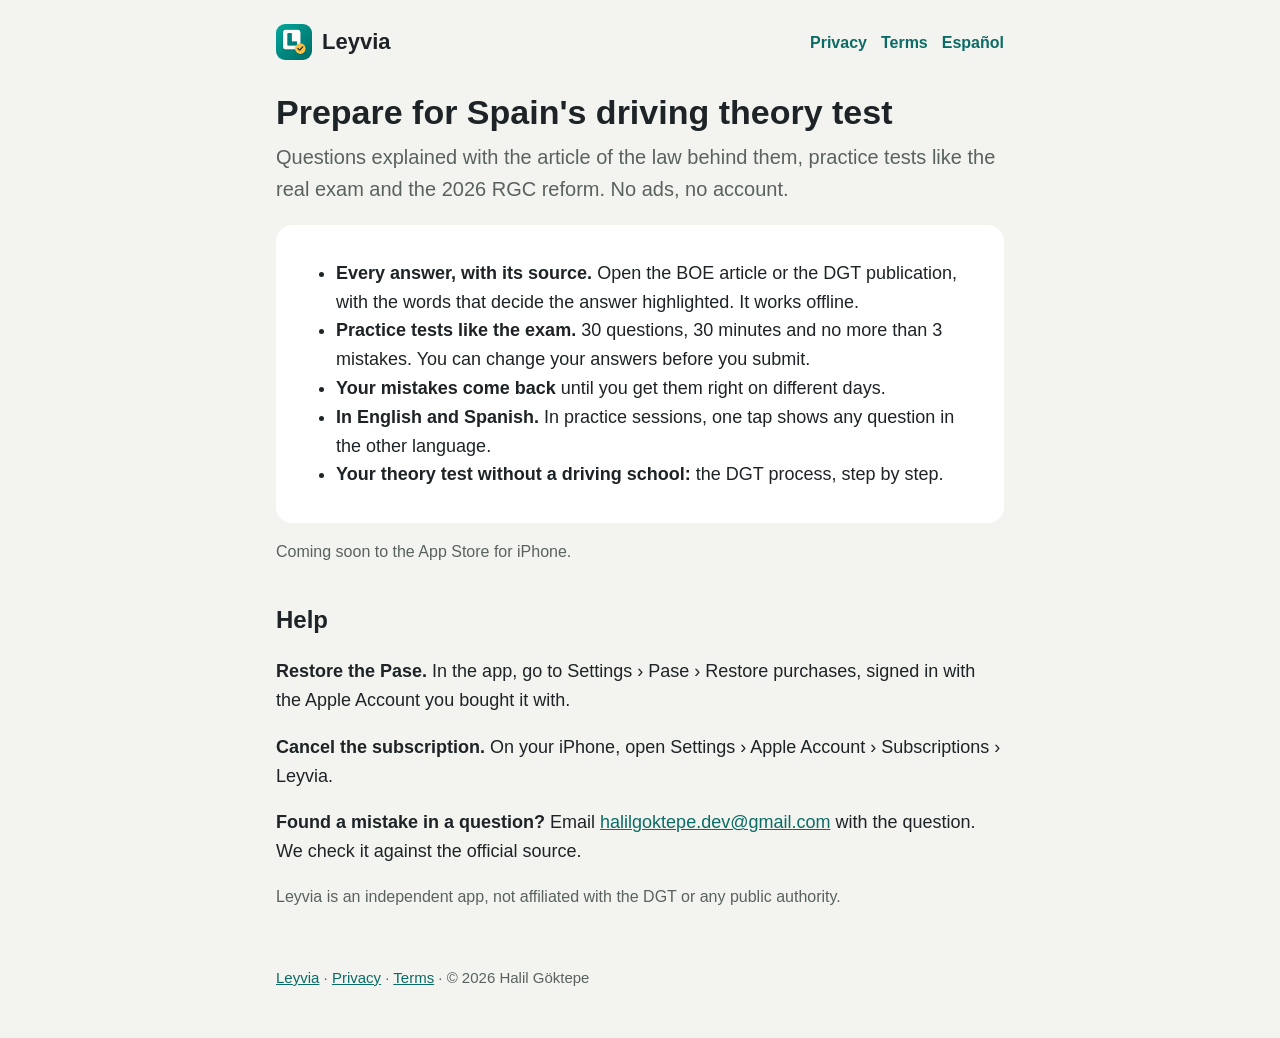
==== en/index.html @ 0c784c34 "Leyvia website: home, privacy and terms in Spanish and English Co-Authored-By: Claude Opus 5.5 <nore" ====
<!doctype html>
<html lang="en">
<head>
<meta charset="utf-8">
<meta name="viewport" content="width=device-width, initial-scale=1">
<title>Leyvia: Spain driving theory test in English and Spanish</title>
<meta name="description" content="Prepare for Spain's DGT theory test for a class B license, with every answer explained by the law behind it, practice tests and the 2026 RGC reform. No ads, no account, in English and Spanish.">
<link rel="stylesheet" href="../style.css">
<link rel="alternate" hreflang="es" href="../index.html">
</head>
<body>
<header>
  <a class="brand" href="index.html"><img src="../icon.png" alt="">Leyvia</a>
  <nav><a href="privacy.html">Privacy</a><a href="terms.html">Terms</a><a href="../index.html" lang="es">Español</a></nav>
</header>
<main>
  <h1>Prepare for Spain's driving theory test</h1>
  <p class="lede">Questions explained with the article of the law behind them, practice tests like the real exam and the 2026 RGC reform. No ads, no account.</p>
  <div class="panel">
    <ul>
      <li><strong>Every answer, with its source.</strong> Open the BOE article or the DGT publication, with the words that decide the answer highlighted. It works offline.</li>
      <li><strong>Practice tests like the exam.</strong> 30 questions, 30 minutes and no more than 3 mistakes. You can change your answers before you submit.</li>
      <li><strong>Your mistakes come back</strong> until you get them right on different days.</li>
      <li><strong>In English and Spanish.</strong> In practice sessions, one tap shows any question in the other language.</li>
      <li><strong>Your theory test without a driving school:</strong> the DGT process, step by step.</li>
    </ul>
  </div>
  <p class="note">Coming soon to the App Store for iPhone.</p>

  <h2>Help</h2>
  <p><strong>Restore the Pase.</strong> In the app, go to Settings › Pase › Restore purchases, signed in with the Apple Account you bought it with.</p>
  <p><strong>Cancel the subscription.</strong> On your iPhone, open Settings › Apple Account › Subscriptions › Leyvia.</p>
  <p><strong>Found a mistake in a question?</strong> Email <a href="mailto:halilgoktepe.dev@gmail.com">halilgoktepe.dev@gmail.com</a> with the question. We check it against the official source.</p>
  <p class="note">Leyvia is an independent app, not affiliated with the DGT or any public authority.</p>
</main>
<footer><a href="index.html">Leyvia</a> · <a href="privacy.html">Privacy</a> · <a href="terms.html">Terms</a> · © 2026 Halil Göktepe</footer>
</body>
</html>
---- style.css ----
/* Leyvia website: the app's teal and amber, readable first. */
:root {
  --ground: #f3f4f0;
  --panel: #ffffff;
  --ink: #1d2326;
  --muted: #59625f;
  --teal: #0b6b65;
  --amber: #f4b43a;
}
@media (prefers-color-scheme: dark) {
  :root {
    --ground: #111416;
    --panel: #1c2124;
    --ink: #eef1ee;
    --muted: #a9b2ae;
    --teal: #3db8aa;
    --amber: #e0a33a;
  }
}
* { box-sizing: border-box; }
body {
  margin: 0;
  background: var(--ground);
  color: var(--ink);
  font: 18px/1.6 -apple-system, BlinkMacSystemFont, "Segoe UI", Roboto, Helvetica, Arial, sans-serif;
}
main, header, footer { max-width: 760px; margin: 0 auto; padding: 0 16px; }
header { padding-top: 24px; display: flex; align-items: center; justify-content: space-between; gap: 12px; flex-wrap: wrap; }
header a.brand { display: flex; align-items: center; gap: 10px; font-weight: 700; font-size: 22px; color: var(--ink); text-decoration: none; }
header a.brand img { width: 36px; height: 36px; border-radius: 9px; }
nav a { color: var(--teal); margin-left: 14px; text-decoration: none; font-weight: 600; font-size: 16px; }
h1 { font-size: 34px; line-height: 1.2; margin: 32px 0 8px; }
h2 { font-size: 24px; margin: 36px 0 8px; }
p.lede { font-size: 20px; color: var(--muted); margin-top: 0; }
a { color: var(--teal); }
.panel { background: var(--panel); border-radius: 16px; padding: 16px 20px; margin: 16px 0; }
.note { color: var(--muted); font-size: 16px; }
footer { padding: 40px 16px 48px; color: var(--muted); font-size: 15px; }
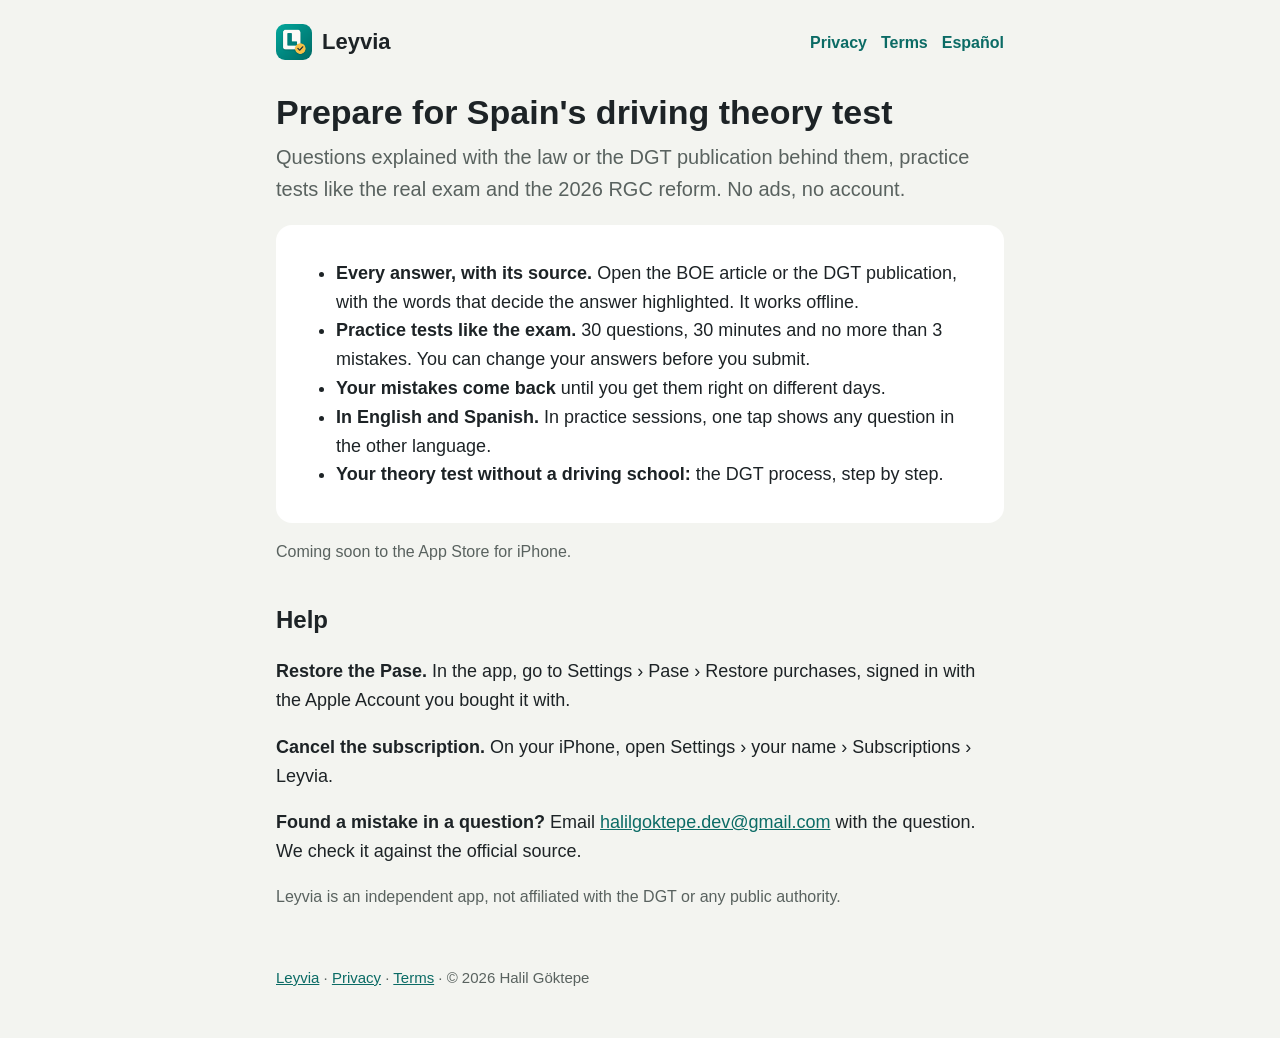
==== commit 79134522: "Reviewed copy: sources, backups, cancel path, EU consumer rights, renewal timing Co-Authored-By: Cla" ====
--- a/en/index.html
+++ b/en/index.html
@@ -4,7 +4,7 @@
 <meta charset="utf-8">
 <meta name="viewport" content="width=device-width, initial-scale=1">
 <title>Leyvia: Spain driving theory test in English and Spanish</title>
-<meta name="description" content="Prepare for Spain's DGT theory test for a class B license, with every answer explained by the law behind it, practice tests and the 2026 RGC reform. No ads, no account, in English and Spanish.">
+<meta name="description" content="Prepare for Spain's DGT theory test for a class B license, with every answer explained by the law or the DGT publication behind it, practice tests and the 2026 RGC reform. No ads, no account, in English and Spanish.">
 <link rel="stylesheet" href="../style.css">
 <link rel="alternate" hreflang="es" href="../index.html">
 </head>
@@ -15,7 +15,7 @@
 </header>
 <main>
   <h1>Prepare for Spain's driving theory test</h1>
-  <p class="lede">Questions explained with the article of the law behind them, practice tests like the real exam and the 2026 RGC reform. No ads, no account.</p>
+  <p class="lede">Questions explained with the law or the DGT publication behind them, practice tests like the real exam and the 2026 RGC reform. No ads, no account.</p>
   <div class="panel">
     <ul>
       <li><strong>Every answer, with its source.</strong> Open the BOE article or the DGT publication, with the words that decide the answer highlighted. It works offline.</li>
@@ -29,7 +29,7 @@
 
   <h2>Help</h2>
   <p><strong>Restore the Pase.</strong> In the app, go to Settings › Pase › Restore purchases, signed in with the Apple Account you bought it with.</p>
-  <p><strong>Cancel the subscription.</strong> On your iPhone, open Settings › Apple Account › Subscriptions › Leyvia.</p>
+  <p><strong>Cancel the subscription.</strong> On your iPhone, open Settings › your name › Subscriptions › Leyvia.</p>
   <p><strong>Found a mistake in a question?</strong> Email <a href="mailto:halilgoktepe.dev@gmail.com">halilgoktepe.dev@gmail.com</a> with the question. We check it against the official source.</p>
   <p class="note">Leyvia is an independent app, not affiliated with the DGT or any public authority.</p>
 </main>
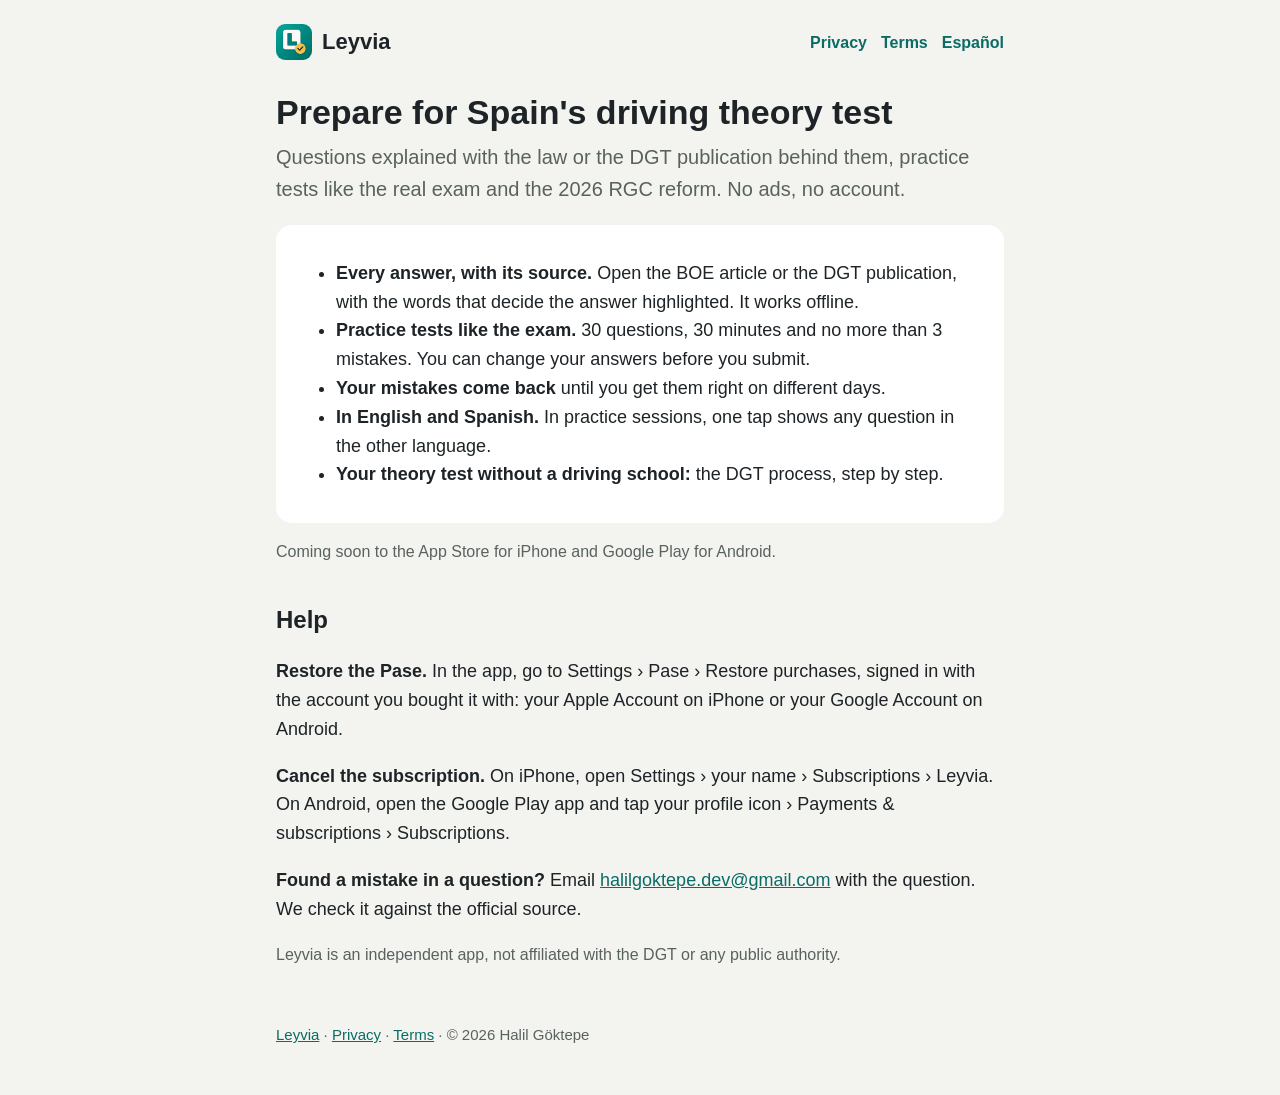
==== commit 688636d2: "Cover the Android app on Google Play alongside the iPhone app - Home: coming soon on the App Store a" ====
--- a/en/index.html
+++ b/en/index.html
@@ -25,11 +25,11 @@
       <li><strong>Your theory test without a driving school:</strong> the DGT process, step by step.</li>
     </ul>
   </div>
-  <p class="note">Coming soon to the App Store for iPhone.</p>
+  <p class="note">Coming soon to the App Store for iPhone and Google Play for Android.</p>
 
   <h2>Help</h2>
-  <p><strong>Restore the Pase.</strong> In the app, go to Settings › Pase › Restore purchases, signed in with the Apple Account you bought it with.</p>
-  <p><strong>Cancel the subscription.</strong> On your iPhone, open Settings › your name › Subscriptions › Leyvia.</p>
+  <p><strong>Restore the Pase.</strong> In the app, go to Settings › Pase › Restore purchases, signed in with the account you bought it with: your Apple Account on iPhone or your Google Account on Android.</p>
+  <p><strong>Cancel the subscription.</strong> On iPhone, open Settings › your name › Subscriptions › Leyvia. On Android, open the Google Play app and tap your profile icon › Payments &amp; subscriptions › Subscriptions.</p>
   <p><strong>Found a mistake in a question?</strong> Email <a href="mailto:halilgoktepe.dev@gmail.com">halilgoktepe.dev@gmail.com</a> with the question. We check it against the official source.</p>
   <p class="note">Leyvia is an independent app, not affiliated with the DGT or any public authority.</p>
 </main>
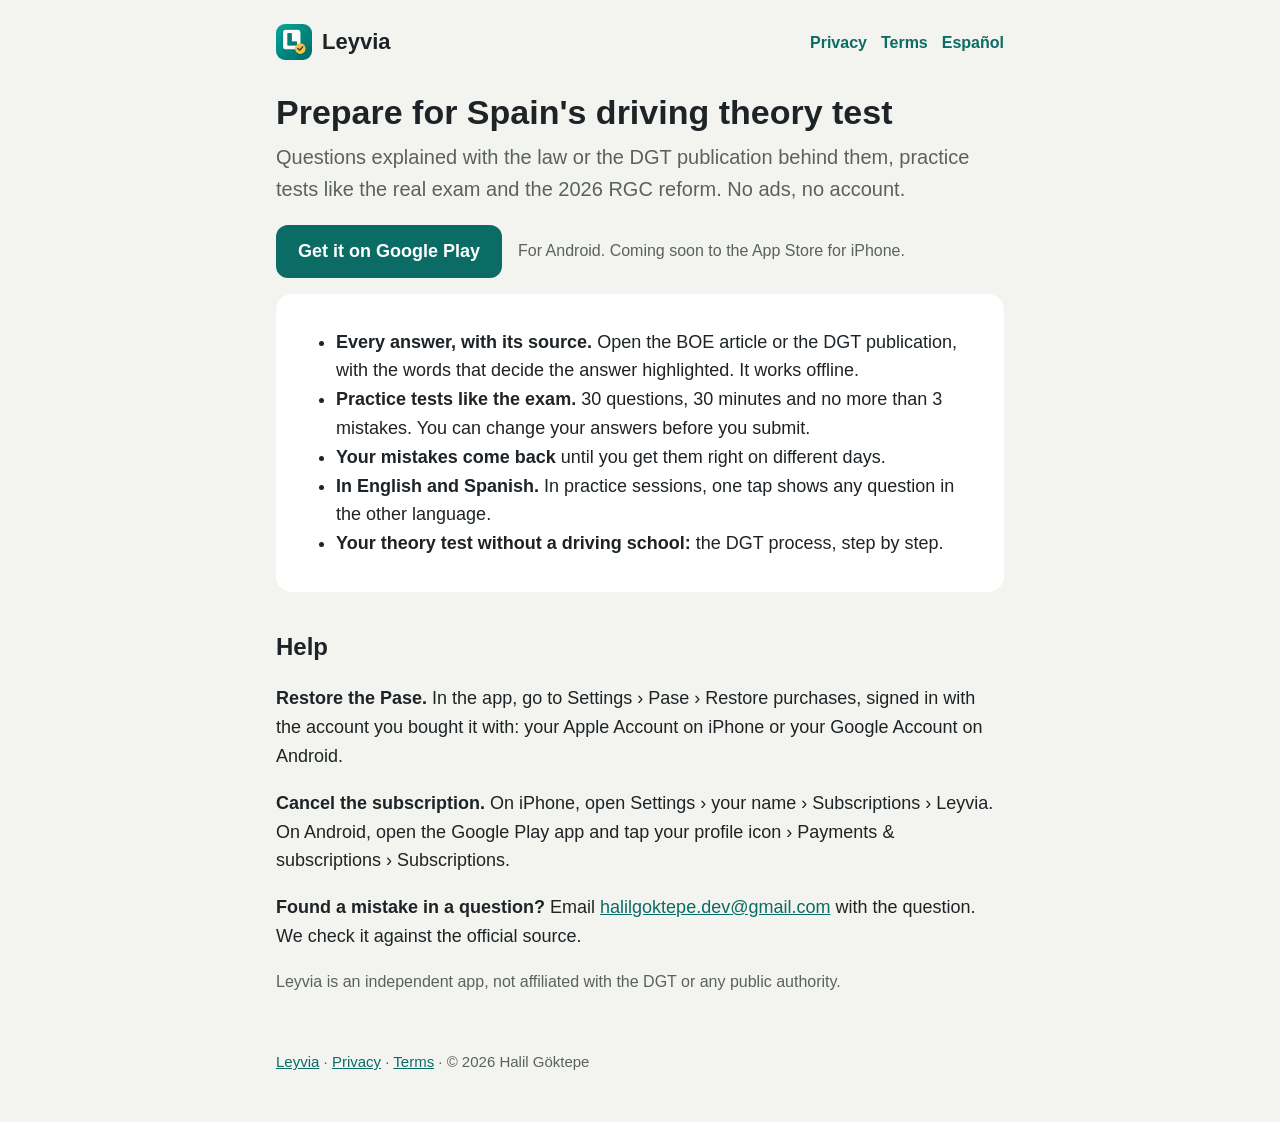
==== commit aa9ff616: "Link the home pages to the Android app on Google Play The Android app is live, so the coming-soon li" ====
--- a/en/index.html
+++ b/en/index.html
@@ -16,6 +16,7 @@
 <main>
   <h1>Prepare for Spain's driving theory test</h1>
   <p class="lede">Questions explained with the law or the DGT publication behind them, practice tests like the real exam and the 2026 RGC reform. No ads, no account.</p>
+  <p class="get"><a class="store" href="https://play.google.com/store/apps/details?id=com.halil.leyvia&amp;hl=en">Get it on Google Play</a> <span class="note">For Android. Coming soon to the App Store for iPhone.</span></p>
   <div class="panel">
     <ul>
       <li><strong>Every answer, with its source.</strong> Open the BOE article or the DGT publication, with the words that decide the answer highlighted. It works offline.</li>
@@ -25,7 +26,6 @@
       <li><strong>Your theory test without a driving school:</strong> the DGT process, step by step.</li>
     </ul>
   </div>
-  <p class="note">Coming soon to the App Store for iPhone and Google Play for Android.</p>
 
   <h2>Help</h2>
   <p><strong>Restore the Pase.</strong> In the app, go to Settings › Pase › Restore purchases, signed in with the account you bought it with: your Apple Account on iPhone or your Google Account on Android.</p>
--- a/style.css
+++ b/style.css
@@ -36,3 +36,7 @@
 .panel { background: var(--panel); border-radius: 16px; padding: 16px 20px; margin: 16px 0; }
 .note { color: var(--muted); font-size: 16px; }
 footer { padding: 40px 16px 48px; color: var(--muted); font-size: 15px; }
+p.get { display: flex; align-items: center; gap: 8px 16px; flex-wrap: wrap; margin: 20px 0 8px; }
+a.store { display: inline-block; background: var(--teal); color: #ffffff; font-weight: 700; text-decoration: none; padding: 12px 22px; border-radius: 12px; }
+a.store:hover, a.store:focus-visible { filter: brightness(1.1); }
+@media (prefers-color-scheme: dark) { a.store { color: #0b1a19; } }
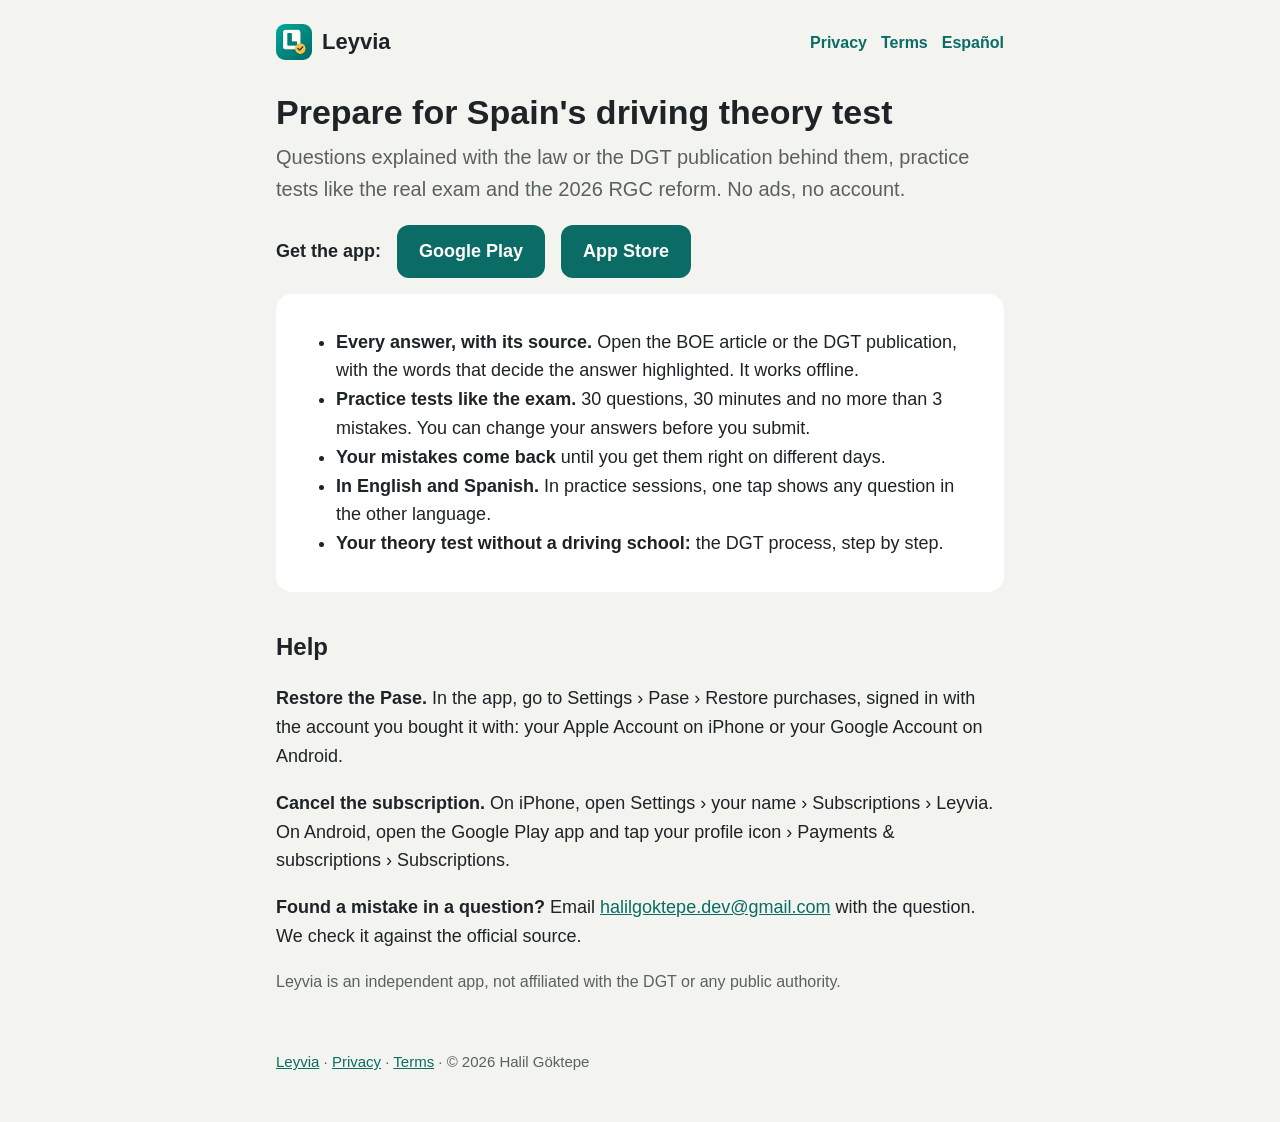
==== commit b78607ba: "Link the home pages to the App Store as well The iPhone app is live in Spain, so the coming-soon not" ====
--- a/en/index.html
+++ b/en/index.html
@@ -16,7 +16,7 @@
 <main>
   <h1>Prepare for Spain's driving theory test</h1>
   <p class="lede">Questions explained with the law or the DGT publication behind them, practice tests like the real exam and the 2026 RGC reform. No ads, no account.</p>
-  <p class="get"><a class="store" href="https://play.google.com/store/apps/details?id=com.halil.leyvia&amp;hl=en">Get it on Google Play</a> <span class="note">For Android. Coming soon to the App Store for iPhone.</span></p>
+  <p class="get"><span class="lead">Get the app:</span> <a class="store" href="https://play.google.com/store/apps/details?id=com.halil.leyvia&amp;hl=en">Google Play</a> <a class="store" href="https://apps.apple.com/es/app/test-autoescuela-dgt-leyvia/id6823328956">App Store</a></p>
   <div class="panel">
     <ul>
       <li><strong>Every answer, with its source.</strong> Open the BOE article or the DGT publication, with the words that decide the answer highlighted. It works offline.</li>
--- a/style.css
+++ b/style.css
@@ -40,3 +40,5 @@
 a.store { display: inline-block; background: var(--teal); color: #ffffff; font-weight: 700; text-decoration: none; padding: 12px 22px; border-radius: 12px; }
 a.store:hover, a.store:focus-visible { filter: brightness(1.1); }
 @media (prefers-color-scheme: dark) { a.store { color: #0b1a19; } }
+p.get .lead { font-weight: 700; }
+@media (max-width: 520px) { p.get .lead { flex-basis: 100%; } }
